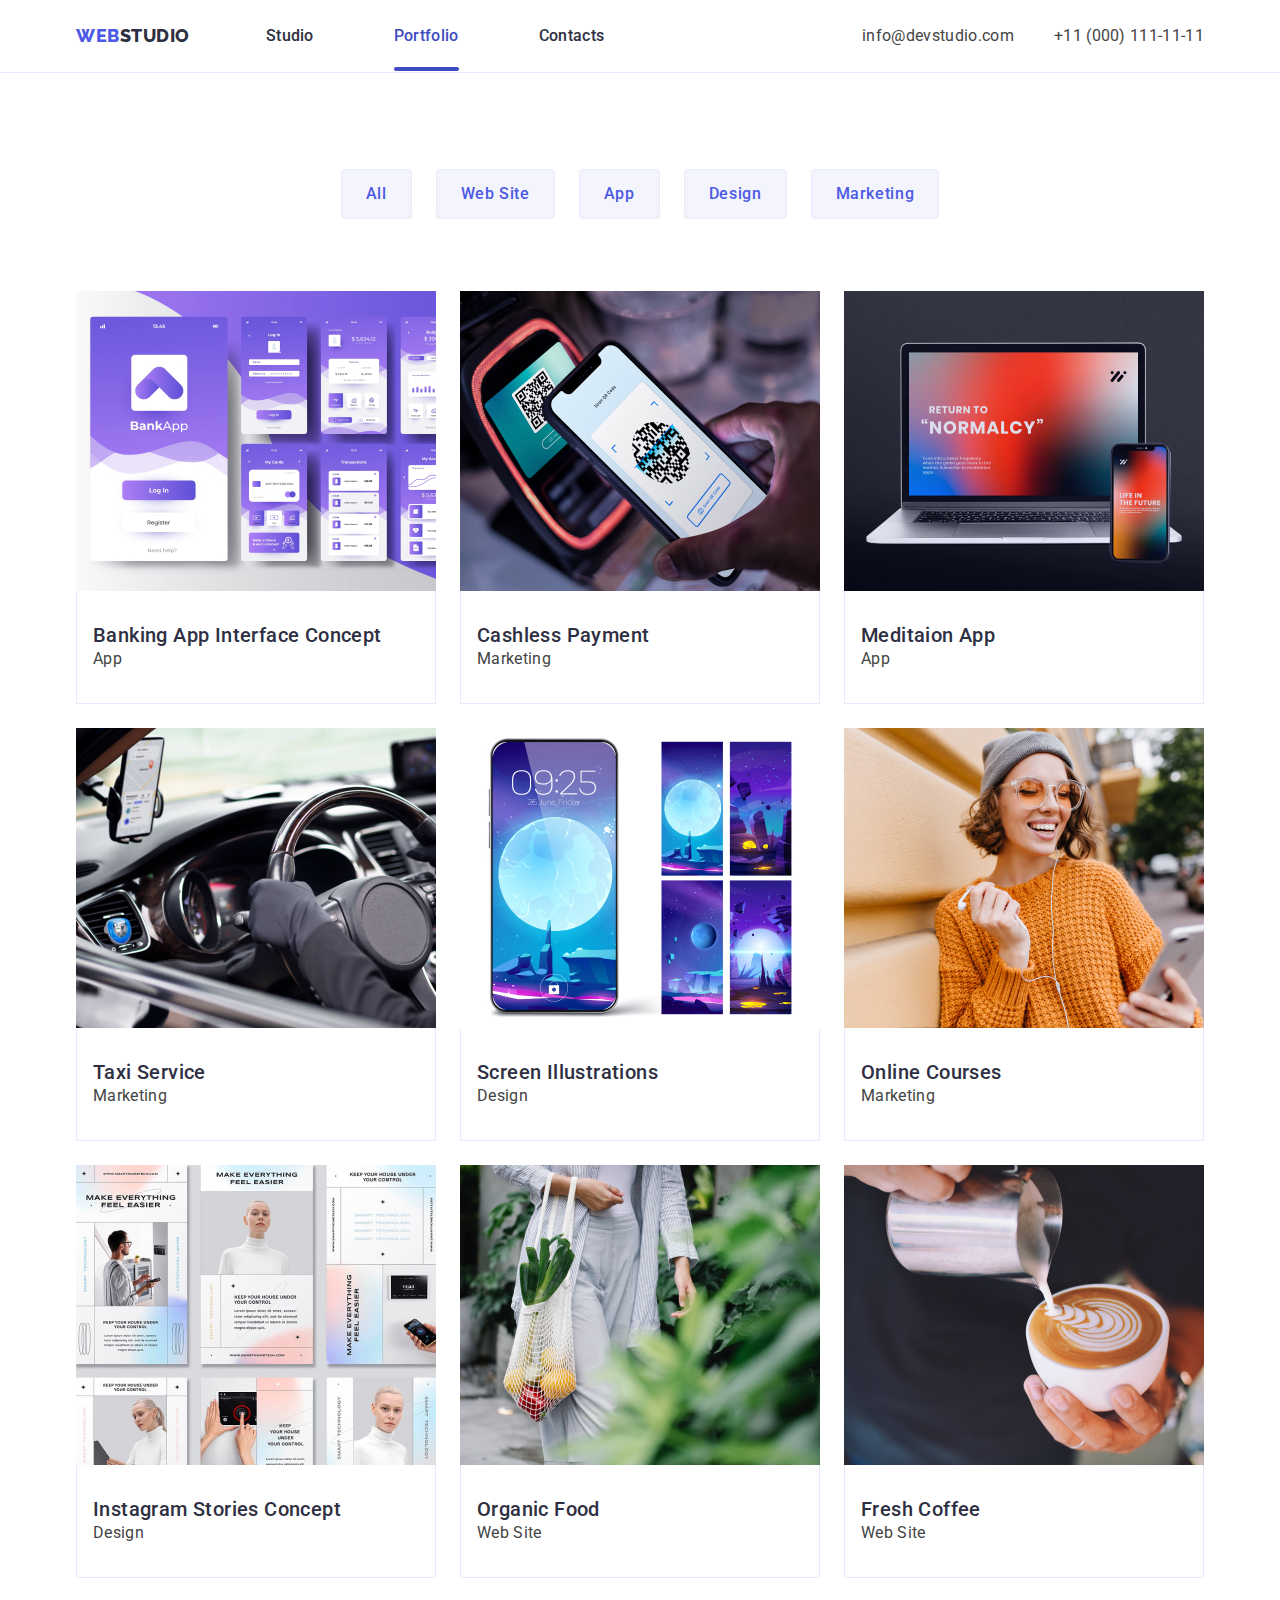
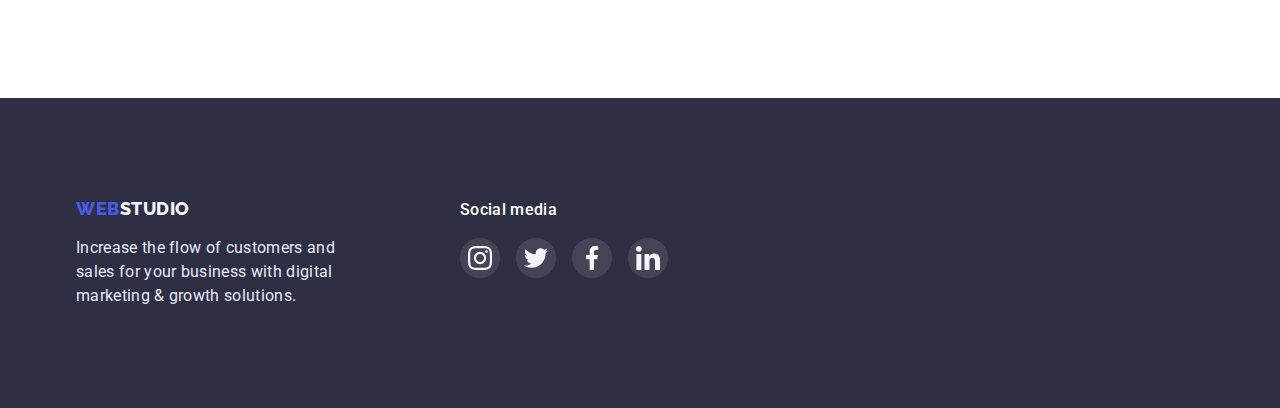
==== portfolio.html @ 998ef0ff "Initial commit" ====
<!DOCTYPE html>
<html lang="en">
  <head>
    <meta charset="UTF-8" />
    <meta http-equiv="X-UA-Compatible" content="IE=edge" />
    <meta name="viewport" content="width=device-width, initial-scale=1.0" />
    <title>Portfolio</title>
    <link rel="preconnect" href="https://fonts.googleapis.com" />
    <link rel="preconnect" href="https://fonts.gstatic.com" crossorigin />
    <link
      href="https://fonts.googleapis.com/css2?family=Raleway:wght@800&family=Roboto:wght@400;500;700;900&display=swap"
      rel="stylesheet"
    />
    <link
      rel="stylesheet"
      href="https://cdn.jsdelivr.net/npm/modern-normalize@1.1.0/modern-normalize.css"
    />
    <link rel="stylesheet" href="./css/styles.css" />
  </head>
  <body>
    <header class="navigation-page">
      <div class="container">
        <div class="page-header-container">
          <nav class="navigation-text">
            <a href="./index.html" class="logo-first"
              >Web<span class="logo-second-dark">Studio</span></a
            >

            <ul class="navigation list">
              <li class="nav-link">
                <a class="link link-item" href="index.html">Studio</a>
              </li>
              <li class="nav-link">
                <a class="link link-item current" href="">Portfolio</a>
              </li>
              <li class="nav-link">
                <a class="link link-item" href="">Contacts</a>
              </li>
            </ul>
          </nav>
          <address class="adress-page">
            <ul class="contact-adress list">
              <li class="contact-item">
                <a
                  class="link page adress-mail"
                  href="mailto:info@devstudio.com"
                >
                  info@devstudio.com</a
                >
              </li>
              <li class="contact-item">
                <a class="link page phone-number" href="tel:+110001111111">
                  +11 (000) 111-11-11</a
                >
              </li>
            </ul>
          </address>
        </div>
      </div>
    </header>
    <main>
      <section class="gallery-content">
        <div class="container">
          <h1 class="visually-advantages">advantages</h1>
          <ul class="list modale-buttons">
            <li class="btn-efect">
              <button class="modale-btn-text" type="button">All</button>
            </li>
            <li class="btn-efect">
              <button class="modale-btn-text" type="button">Web Site</button>
            </li>
            <li class="btn-efect">
              <button class="modale-btn-text" type="button">App</button>
            </li>
            <li class="btn-efect">
              <button class="modale-btn-text" type="button">Design</button>
            </li>
            <li class="btn-efect">
              <button class="modale-btn-text" type="button">Marketing</button>
            </li>
          </ul>

          <ul class="list gallery-list">
            <li class="gallery-item">
              <a class="link gallery-item-list" href="">
                <div class="overlay-item">
                  <img
                    src="./images/bankingapp.jpg"
                    alt="banking app"
                    width="360"
                    height="300"
                  />
                  <p class="overlay">
                    14 Stylish and User-Friendly App Design Concepts · Task
                    Manager App · Calorie Tracker App · Exotic Fruit Ecommerce
                    App · Cloud Storage App
                  </p>
                </div>
                <div class="gallery-part">
                  <h2 class="gallery-titel">Banking App Interface Concept</h2>
                  <p class="gallery-text">App</p>
                </div>
              </a>
            </li>
            <li class="gallery-item">
              <a class="link gallery-item-list" href="">
                <div class="overlay-item">
                  <img
                    src="./images/cashless.jpg"
                    alt="cashless payment"
                    width="360"
                    height="300"
                  />
                  <p class="overlay">
                    14 Stylish and User-Friendly App Design Concepts · Task
                    Manager App · Calorie Tracker App · Exotic Fruit Ecommerce
                    App · Cloud Storage App
                  </p>
                </div>
                <div class="gallery-part">
                  <h2 class="gallery-titel">Cashless Payment</h2>
                  <p class="gallery-text">Marketing</p>
                </div>
              </a>
            </li>
            <li class="gallery-item">
              <a class="link gallery-item-list" href="">
                <div class="overlay-item">
                  <img
                    src="./images/maditaion.jpg"
                    alt="maditaion app"
                    width="360"
                    height="300"
                  />
                  <p class="overlay">
                    14 Stylish and User-Friendly App Design Concepts · Task
                    Manager App · Calorie Tracker App · Exotic Fruit Ecommerce
                    App · Cloud Storage App
                  </p>
                </div>
                <div class="gallery-part">
                  <h2 class="gallery-titel">Meditaion App</h2>
                  <p class="gallery-text">App</p>
                </div>
              </a>
            </li>
            <li class="gallery-item">
              <a class="link gallery-item-list" href="">
                <div class="overlay-item">
                  <img
                    src="./images/taxi.jpg"
                    alt="taxi service"
                    width="360"
                    height="300"
                  />
                  <p class="overlay">
                    14 Stylish and User-Friendly App Design Concepts · Task
                    Manager App · Calorie Tracker App · Exotic Fruit Ecommerce
                    App · Cloud Storage App
                  </p>
                </div>
                <div class="gallery-part">
                  <h2 class="gallery-titel">Taxi Service</h2>
                  <p class="gallery-text">Marketing</p>
                </div>
              </a>
            </li>
            <li class="gallery-item">
              <a class="link gallery-item-list" href="">
                <div class="overlay-item">
                  <img
                    src="./images/screen.jpg"
                    alt="screen illustration"
                    width="360"
                    height="300"
                  />
                  <p class="overlay">
                    14 Stylish and User-Friendly App Design Concepts · Task
                    Manager App · Calorie Tracker App · Exotic Fruit Ecommerce
                    App · Cloud Storage App
                  </p>
                </div>
                <div class="gallery-part">
                  <h2 class="gallery-titel">Screen Illustrations</h2>
                  <p class="gallery-text">Design</p>
                </div>
              </a>
            </li>
            <li class="gallery-item">
              <a class="link gallery-item-list" href="">
                <div class="overlay-item">
                  <img
                    src="./images/online.jpg"
                    alt="online courses"
                    width="360"
                    height="300"
                  />
                  <p class="overlay">
                    14 Stylish and User-Friendly App Design Concepts · Task
                    Manager App · Calorie Tracker App · Exotic Fruit Ecommerce
                    App · Cloud Storage App
                  </p>
                </div>
                <div class="gallery-part">
                  <h2 class="gallery-titel">Online Courses</h2>
                  <p class="gallery-text">Marketing</p>
                </div>
              </a>
            </li>
            <li class="gallery-item">
              <a class="link gallery-item-list" href="">
                <div class="overlay-item">
                  <img
                    src="./images/stories.jpg"
                    alt="instagram stories"
                    width="360"
                    height="300"
                  />
                  <p class="overlay">
                    14 Stylish and User-Friendly App Design Concepts · Task
                    Manager App · Calorie Tracker App · Exotic Fruit Ecommerce
                    App · Cloud Storage App
                  </p>
                </div>
                <div class="gallery-part">
                  <h2 class="gallery-titel">Instagram Stories Concept</h2>
                  <p class="gallery-text">Design</p>
                </div>
              </a>
            </li>
            <li class="gallery-item">
              <a class="link gallery-item-list" href="">
                <div class="overlay-item">
                  <img
                    src="./images/organic.jpg"
                    alt="organic food"
                    width="360"
                    height="300"
                  />
                  <p class="overlay">
                    14 Stylish and User-Friendly App Design Concepts · Task
                    Manager App · Calorie Tracker App · Exotic Fruit Ecommerce
                    App · Cloud Storage App
                  </p>
                </div>
                <div class="gallery-part">
                  <h2 class="gallery-titel">Organic Food</h2>
                  <p class="gallery-text">Web Site</p>
                </div>
              </a>
            </li>
            <li class="gallery-item">
              <a class="link gallery-item-list" href="">
                <div class="overlay-item">
                  <img
                    src="./images/coffee.jpg"
                    alt="fresh coffee"
                    width="360"
                    height="300"
                  />
                  <p class="overlay">
                    14 Stylish and User-Friendly App Design Concepts · Task
                    Manager App · Calorie Tracker App · Exotic Fruit Ecommerce
                    App · Cloud Storage App
                  </p>
                </div>
                <div class="gallery-part">
                  <h2 class="gallery-titel">Fresh Coffee</h2>
                  <p class="gallery-text">Web Site</p>
                </div>
              </a>
            </li>
          </ul>
        </div>
      </section>
    </main>
    <footer class="footer-page">
      <div class="container">
        <div class="logo-item">
          <a href="./index.html" class="logo-first"
            >Web<span class="logo-second-light">Studio</span></a
          >
          <p class="footer-text">
            Increase the flow of customers and sales for your business with
            digital marketing & growth solutions.
          </p>
        </div>
        <div class="footer-social">
          <h3 class="footer-social-titel">Social media</h3>
          <ul class="footer-list list">
            <li class="footer-item">
              <a href="#" class="footer-social-link">
                <svg class="footer-link-list" width="24" height="24">
                  <use href="./images/icons.svg#icon-instagram"></use>
                </svg>
              </a>
            </li>
            <li class="footer-item">
              <a href="#" class="footer-social-link">
                <svg class="footer-link-list" width="24" height="24">
                  <use href="./images/icons.svg#icon-twitter"></use>
                </svg>
              </a>
            </li>
            <li class="footer-item">
              <a href="#" class="footer-social-link">
                <svg class="footer-list-link" width="24" height="24">
                  <use href="./images/icons.svg#icon-facebook"></use>
                </svg>
              </a>
            </li>
            <li class="footer-item">
              <a href="#" class="footer-social-link">
                <svg class="footer-list-link" width="24" height="24">
                  <use href="./images/icons.svg#icon-linkedin"></use>
                </svg>
              </a>
            </li>
          </ul>
        </div>
      </div>
    </footer>
  </body>
</html>
---- css/styles.css ----
:root {
  --primary-text-color: #2e2f42;
  --second-text-color: #434445;
  --brand-color: #4d5ae5;
  --accent-kolor: #404bbf;
  --background-origin: #ffffff;
  --icons-color: #f4f4fd;
}
body {
  font-family: "Roboto", sans-serif;
  background-color: var(--background-origin);
}
.list {
  list-style: none;
}
.link {
  text-decoration: none;
}
h1,
h2,
h3,
h4,
h5,
h6,
p {
  margin-top: 0;
  margin-bottom: 0;
}
ul,
ol {
  margin-top: 0;
  margin-bottom: 0;
  margin-left: 0;
  padding: 0;
}
img {
  display: block;
  max-width: 100%;
  height: auto;
}
.section {
  padding-top: 120px;
  padding-bottom: 120px;
}
.container {
  width: 1158px;
  margin-left: auto;
  margin-right: auto;
  padding-left: 15px;
  padding-right: 15px;
}
.navigation-page {
  border-bottom: 1px solid #e7e9fc;
}

.page-header-container {
  display: flex;
  align-items: center;
}
.navigation-text {
  display: flex;
  align-items: center;
  flex-grow: 1;
}
.navigation {
  display: flex;
  gap: 40px;
}
.contact-adress {
  display: flex;
  align-items: center;
}
.logo-first {
  margin-right: 76px;
}
.nav-link:not(:last-child) {
  margin-right: 40px;
}
.contact-item {
  display: block;
  padding: 24px 0;
}
.link-item {
  padding: 24px 0;
}
.navigation .link-item {
  font-style: normal;
  font-weight: 500;
  font-size: 16px;
  line-height: 1.5;
  letter-spacing: 0.02em;
  color: var(--primary-text-color);
  text-decoration: none;
  transition: color 250ms cubic-bezier(0.4, 0, 0.2, 1);
}
.navigation .current {
  color: var(--accent-kolor);
}
.link-item:hover,
.link-item:focus {
  color: var(--accent-kolor);
}
.adress-page {
  font-style: normal;
}
.contact-adress .page {
  font-weight: 400;
  font-size: 16px;
  line-height: 1.5;
  letter-spacing: 0.02em;
  color: var(--second-text-color);
  text-decoration: none;
  transition: color 250ms cubic-bezier(0.4, 0, 0.2, 1);
}
.adress-mail {
  margin-left: auto;
  margin-right: 40px;
}
.adress-mail:hover,
.adress-mail:focus {
  color: var(--accent-kolor);
}
.phone-number:hover,
.phone-number:focus {
  color: var(--accent-kolor);
}
.logo-first {
  font-family: "Raleway", sans-serif;
  font-weight: 800;
  font-size: 18px;
  line-height: 1.16;
  display: flex;
  letter-spacing: 0.03em;
  text-transform: uppercase;
  text-decoration: none;
  color: var(--brand-color);
}
.logo-second-dark {
  font-family: "Raleway", sans-serif;
  font-weight: 800;
  font-size: 18px;
  line-height: 1.16;
  display: flex;
  letter-spacing: 0.03em;
  text-transform: uppercase;
  text-decoration: none;
  color: var(--primary-text-color);
}
.logo-second-light {
  font-family: "Raleway", sans-serif;
  font-weight: 800;
  font-size: 18px;
  line-height: 1.16;
  display: flex;
  letter-spacing: 0.03em;
  text-transform: uppercase;
  text-decoration: none;
  color: var(--icons-color);
}
.title-hero {
  margin-top: 0;
  margin-bottom: 48px;
  max-width: 496px;
  margin: 0 auto 48px;
  font-weight: 700;
  font-size: 56px;
  line-height: 1.07;
  text-align: center;
  letter-spacing: 0.02em;
  color: var(--background-origin);
}

.hero {
  max-width: 1440px;
  background: var(--primary-text-color);
  background-image: linear-gradient(
      rgba(46, 47, 66, 0.7),
      rgba(46, 47, 66, 0.7)
    ),
    url("../images/herobg.jpg");
  background-size: cover;
  background-position: 50% 50%;
  background-repeat: no-repeat;
  padding-top: 188px;
  padding-bottom: 188px;
  outline: 1px solid black;
  text-align: center;
  margin: 0 auto;
}
.btn-hero:hover,
.btn-hero:focus {
  color: var(--background-origin);
  background: var(--accent-kolor);
}
.btn-hero {
  padding: 16px 32px;
  border-radius: 4px;
  border: none;
  font-family: inherit;
  font-size: 16px;
  line-height: 1.5;
  cursor: pointer;
  letter-spacing: 0.04em;
  box-shadow: 0px 4px 4px rgba(0, 0, 0, 0.15);
  color: var(--background-origin);
  background: var(--brand-color);
  transition: background-color 250ms cubic-bezier(0.4, 0, 0.2, 1),
    color 250ms cubic-bezier(0.4, 0, 0.2, 1);
}
.features-list-link {
  display: flex;
  justify-content: center;
  align-items: center;
  width: 264px;
  height: 112px;
  border-radius: 4px;
  background: var(--icons-color);
  margin-bottom: 8px;
}
.features-list {
  flex-basis: calc((100% - 3 * 24px) / 4);
}
.features-description {
  display: flex;
  gap: 24px;
}
.features-caption {
  margin-bottom: 8px;
  font-weight: 500;
  font-size: 20px;
  line-height: 1.2;
  letter-spacing: 0.02em;
  color: var(--primary-text-color);
}
.features-text {
  width: 264px;
  font-weight: 400;
  font-size: 16px;
  line-height: 1.5;
  letter-spacing: 0.02em;
  color: var(--second-text-color);
}
.visually-advantages {
  position: absolute;
  width: 1px;
  height: 1px;
  margin: -1px;
  border: 0;
  padding: 0;
  white-space: nowrap;
  clip-path: inset(100%);
  clip: rect(0 0 0 0);
  overflow: hidden;
}
.main-titel {
  margin-bottom: 72px;
  font-weight: 700;
  font-size: 36px;
  line-height: 1.11;
  letter-spacing: 0.02em;
  color: var(--primary-text-color);
  text-align: center;
}
.main-description {
  display: flex;
  gap: 24px;
  padding-bottom: 120px;
}
.main-photo {
  flex-basis: calc((100% - 2 * 24px) / 3);
  border: 1px solid #e7e9fc;
}

.employee-page {
  background: var(--icons-color);
}
.employee-list {
  display: flex;
  gap: 24px;
}
.employee-name {
  text-align: center;
  font-weight: 500;
  font-size: 20px;
  line-height: 1.2;
  letter-spacing: 0.02em;
  color: var(--primary-text-color);
}
.employee-text {
  padding-top: 8px;
  margin-bottom: 8px;
  text-align: center;
  font-weight: 400;
  font-size: 16px;
  line-height: 1.5;
  letter-spacing: 0.02em;
  color: var(--second-text-color);
}
.employee-card-content {
  padding-top: 32px;
  padding-bottom: 32px;
}
.social-list {
  display: flex;
  justify-content: center;
  gap: 24px;
}
.social-list-link {
  display: flex;
  justify-content: center;
  align-items: center;
  width: 40px;
  height: 40px;
  border-radius: 50%;
  background-color: var(--brand-color);
  transition: background-color 250ms cubic-bezier(0.4, 0, 0.2, 1);
}
.social-list-link:hover,
.social-list-link:focus {
  background-color: var(--accent-kolor);
}
.social-list-icon {
  fill: var(--icons-color);
}
.color-item {
  flex-basis: calc((100% - 3 * 24px) / 4);
  box-shadow: 0px 1px 6px rgba(46, 47, 66, 0.08),
    0px 1px 1px rgba(46, 47, 66, 0.16), 0px 2px 1px rgba(46, 47, 66, 0.08);
  border-radius: 0px 0px 4px 4px;
  background: var(--background-origin);
}
.customers-titel {
  margin-bottom: 72px;
  font-weight: 700;
  font-size: 36px;
  line-height: 1.11;
  text-align: center;
  letter-spacing: 0.02em;
  text-transform: capitalize;
  color: var(--primary-text-color);
}
.customers {
  display: flex;
  justify-content: center;
  align-items: center;
  gap: 24px;
}
.customers-list {
  width: 168px;
  height: 88px;
}
.customers-link {
  padding: 16px 32px;
  display: block;
  justify-content: center;
  align-items: center;
  width: 100%;
  height: 100%;
  color: #8e8f99;
  border: 1px solid #8e8f99;
  border-radius: 4px;
  transition: color 250ms cubic-bezier(0.4, 0, 0.2, 1),
    border 250ms cubic-bezier(0.4, 0, 0.2, 1);
}
.customers-link:hover,
.customers-link:focus {
  color: var(--accent-kolor);
  border: 1px solid var(--accent-kolor);
}

.customers-item {
  fill: currentColor;
}

.footer-page .container {
  display: flex;
  align-items: baseline;
}
.footer-page {
  padding-top: 100px;
  padding-bottom: 100px;
  background: var(--primary-text-color);
}
.footer-text {
  width: 264px;
  margin-top: 16px;
  font-size: 16px;
  line-height: 1.5;
  letter-spacing: 0.02em;
  color: #e7e9fc;
}
.footer-social {
  margin-left: 120px;
}
.footer-social-titel {
  font-weight: 500;
  font-size: 16px;
  line-height: 1.5;
  letter-spacing: 0.02em;
  color: var(--background-origin);
}
.footer-social-titel {
  display: flex;
  margin-bottom: 16px;
}
.footer-social-link {
  display: flex;
  justify-content: center;
  align-items: center;
  width: 40px;
  height: 40px;
  border-radius: 50%;
  fill: var(--icons-color);
  background-color: rgba(255, 255, 255, 0.1);
  transition: background-color 250ms cubic-bezier(0.4, 0, 0.2, 1);
}
.footer-social-link:hover {
  background-color: #31d0aa;
}
.footer-list {
  display: flex;
  justify-content: center;
  gap: 16px;
  margin: 0;
}

.gallery-content {
  padding-top: 96px;
  padding-bottom: 120px;
}
.modale-btn-text {
  font-family: inherit;
  font-weight: 500;
  font-size: 16px;
  line-height: 1.5;
  letter-spacing: 0.04em;
  cursor: pointer;
  padding: 12px 24px;
  border: 1px solid #e7e9fc;
  border-radius: 4px;
  color: var(--brand-color);
  background: var(--icons-color);

  transition: color 250ms cubic-bezier(0.4, 0, 0.2, 1),
    background-color 250ms cubic-bezier(0.4, 0, 0.2, 1),
    box-shadow 250ms cubic-bezier(0.4, 0, 0.2, 1),
    border-radius 250ms cubic-bezier(0.4, 0, 0.2, 1),
    border-color 250ms cubic-bezier(0.4, 0, 0.2, 1);
}
.modale-btn-text:hover,
.modale-btn-text:focus {
  color: var(--background-origin);
  background-color: var(--accent-kolor);
}
.modale-btn-text:hover,
.modale-btn-text:focus {
  box-shadow: 0px 3px 1px rgba(0, 0, 0, 0.1), 0px 2px 1px rgba(0, 0, 0, 0.08),
    0px 2px 2px rgba(0, 0, 0, 0.12);
  border-radius: 4px;
  border-color: transparent;
}
.modale-buttons {
  display: flex;
  align-items: center;
  justify-content: center;
  margin-bottom: 72px;
  gap: 24px;
}
.gallery-titel {
  font-weight: 500;
  font-size: 20px;
  line-height: 1.2;
  letter-spacing: 0.02em;
  color: var(--primary-text-color);
}
.gallery-text {
  font-weight: 400;
  font-size: 16px;
  line-height: 1.5;
  letter-spacing: 0.02em;
  color: var(--second-text-color);
}
.gallery-list {
  display: flex;
  flex-wrap: wrap;
  gap: 24px;
}
.gallery-item {
  flex-basis: calc((100% - 2 * 24px) / 3);
}
.gallery-part {
  padding: 32px 16px;
  border-right: 1px solid #e7e9fc;
  border-bottom: 1px solid #e7e9fc;
  border-left: 1px solid #e7e9fc;
}
.gallery-item-list {
  display: block;
  transition: box-shadow 250ms cubic-bezier(0.4, 0, 0.2, 1);
}

.gallery-item-list:hover,
.gallery-item-list:focus {
  box-shadow: 0px 1px 6px rgba(46, 47, 66, 0.08),
    0px 1px 1px rgba(46, 47, 66, 0.16), 0px 2px 1px rgba(46, 47, 66, 0.08);
}
.overlay-item {
  position: relative;
  overflow: hidden;
}
.overlay {
  position: absolute;
  left: 0;
  top: 0;
  width: 100%;
  height: 100%;
  overflow: auto;
  padding: 40px 32px;
  font-weight: 400;
  font-size: 16px;
  line-height: 1.5;
  letter-spacing: 0.02em;
  color: var(--icons-color);
  background-color: var(--brand-color);
  transform: translate(0, 100%);
  transition: transform 250ms cubic-bezier(0.4, 0, 0.2, 1);
}
.gallery-item-list:hover .overlay,
.gallery-item-list:focus .overlay {
  transform: translate(0, 0);
}
.backdrop {
  position: fixed;
  top: 0;
  left: 0;
  width: 100%;
  height: 100%;
  z-index: 100;
  background-color: rgba(46, 47, 66, 0.4);
  transition: opacity 250ms cubic-bezier(0.4, 0, 0.2, 1),
    visibility 250ms cubic-bezier(0.4, 0, 0.2, 1);
}
.modal {
  position: absolute;
  top: 50%;
  left: 50%;
  width: 408px;
  height: 576px;
  background-color: #fcfcfc;
  box-shadow: 0px 1px 1px rgba(0, 0, 0, 0.14), 0px 1px 3px rgba(0, 0, 0, 0.12),
    0px 2px 1px rgba(0, 0, 0, 0.2);
  border-radius: 4px;
  transform: translate(-50%, -50%);
}
.modal-close-btn {
  position: absolute;
  top: 24px;
  right: 24px;
  display: flex;
  justify-content: center;
  align-items: center;
  padding: 0;
  width: 24px;
  height: 24px;
  border-radius: 50%;
  background-color: #e7e9fc;
  border: 1px solid rgba(0, 0, 0, 0.1);
  cursor: pointer;
  transition: background-color 250ms cubic-bezier(0.4, 0, 0.2, 1);
}
.modal-close-btn {
  fill: #000000;
}

.modal-close-btn:hover,
.modal-close-btn:focus {
  background-color: var(--accent-kolor);
}
.modal-close-btn:hover,
.modal-close-btn:focus {
  fill: var(--background-origin);
}
.close-icon:hover,
.close-icon:focus {
  transition: fill 250ms cubic-bezier(0.4, 0, 0.2, 1);
}

.backdrop.is-hidden {
  opacity: 0;
  visibility: hidden;
  pointer-events: none;
}
.current {
  position: relative;
}
.current::after {
  display: block;
  position: absolute;
  content: "";
  width: 100%;
  height: 4px;
  border-radius: 2px;
  bottom: -2px;
  background-color: var(--accent-kolor);
}
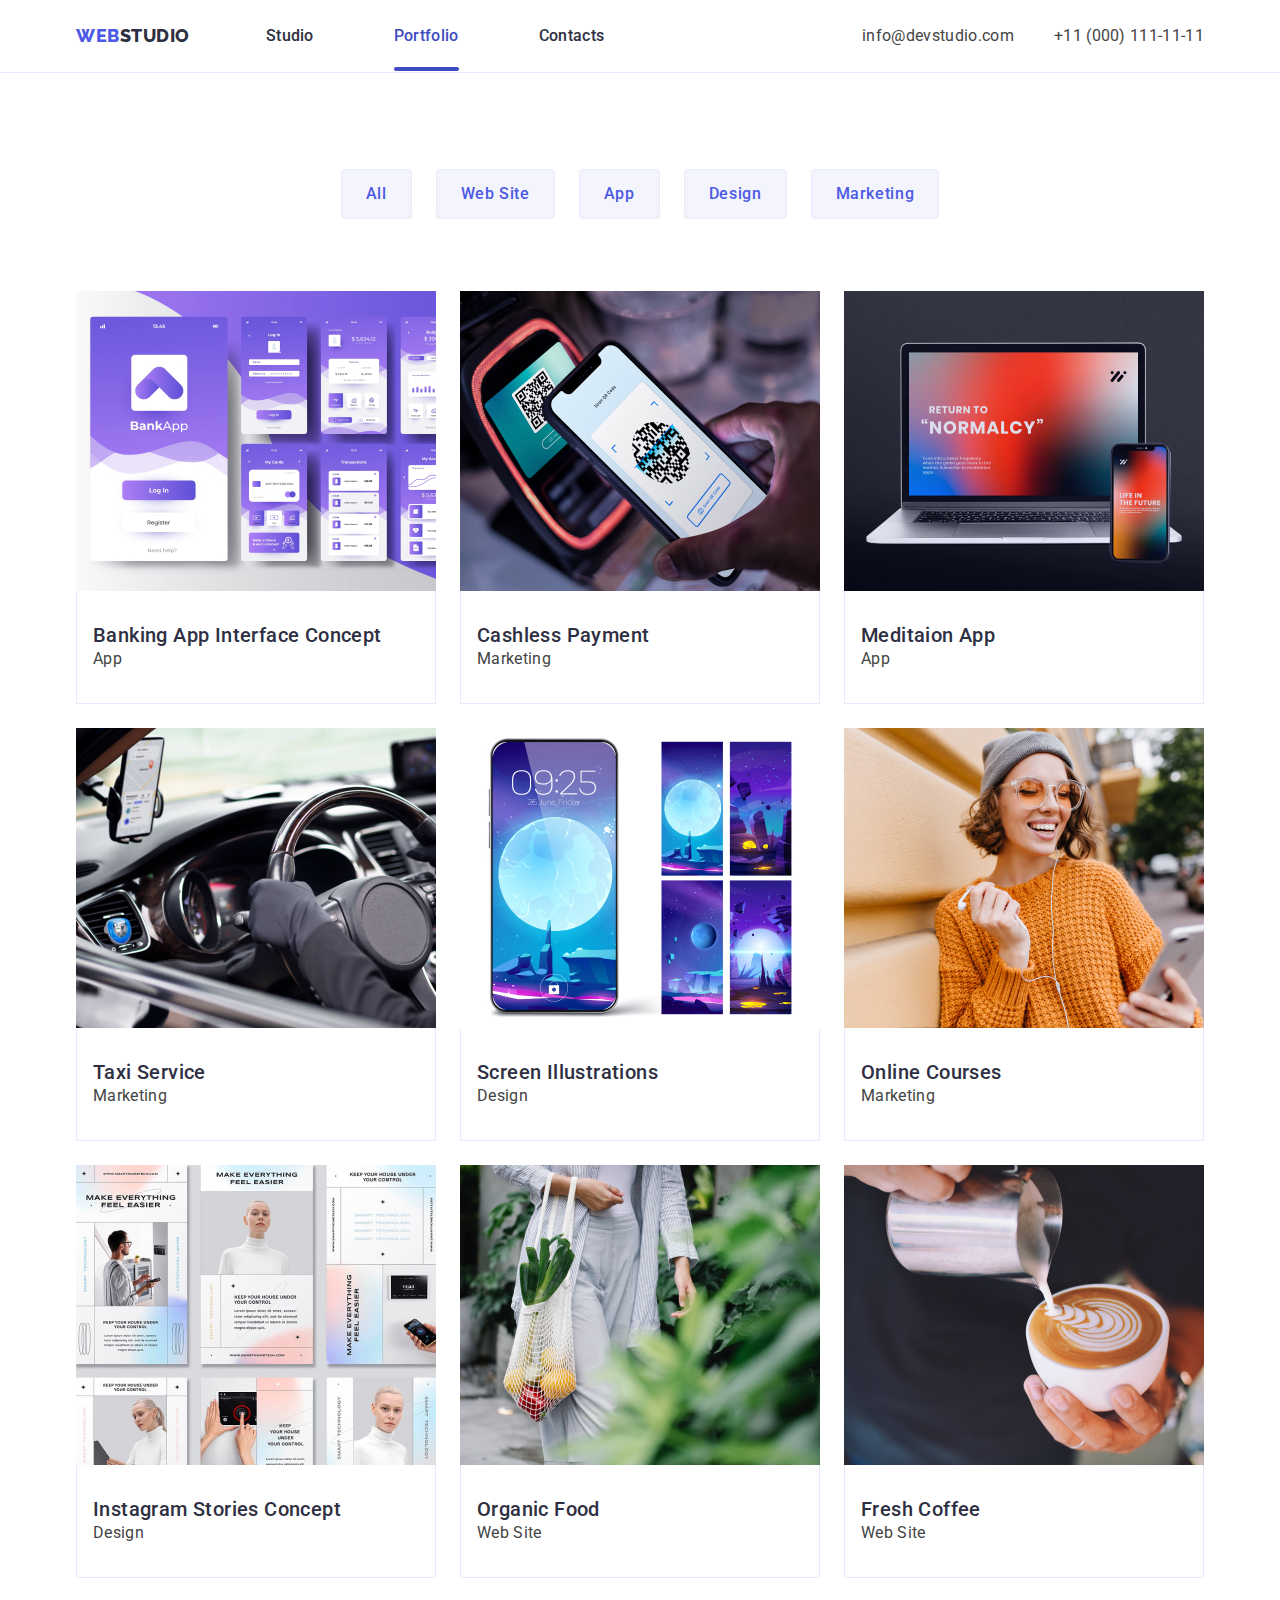
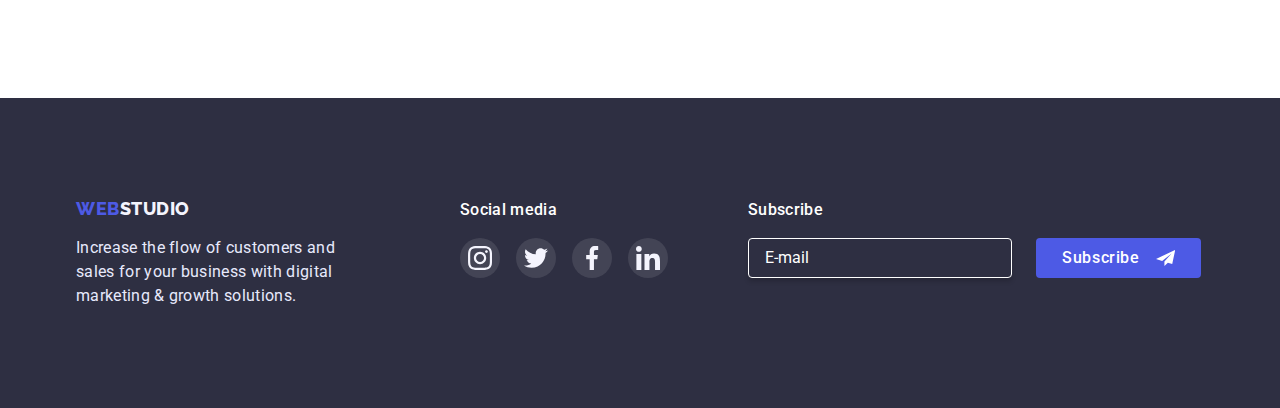
==== commit 3e4cf51c: "update home work6" ====
--- a/portfolio.html
+++ b/portfolio.html
@@ -318,6 +318,28 @@
             </li>
           </ul>
         </div>
+        <form class="subscribe-part">
+          <div class="subscribe-part-desc">
+            <label class="subscribe-titel" for="user_subscribe"
+              >Subscribe</label
+            >
+            <span class="subscribe-form">
+              <input
+                type="email"
+                name="user_email"
+                class="modal-form-subscribe"
+                placeholder="E-mail"
+                required
+              />
+              <button type="submit" class="btn-subscribe">
+                Subscribe
+                <svg class="icon-subscribe" width="24" height="24">
+                  <use href="./images/icons.svg#icon-subscribe"></use>
+                </svg>
+              </button>
+            </span>
+          </div>
+        </form>
       </div>
     </footer>
   </body>
--- a/css/styles.css
+++ b/css/styles.css
@@ -546,6 +546,7 @@
   left: 50%;
   width: 408px;
   height: 576px;
+  padding: 72px 24px 24px 24px;
   background-color: #fcfcfc;
   box-shadow: 0px 1px 1px rgba(0, 0, 0, 0.14), 0px 1px 3px rgba(0, 0, 0, 0.12),
     0px 2px 1px rgba(0, 0, 0, 0.2);
@@ -603,3 +604,231 @@
   bottom: -2px;
   background-color: var(--accent-kolor);
 }
+.modal-form-titel {
+  font-weight: 500;
+  font-size: 16px;
+  line-height: 1.5;
+  text-align: center;
+  letter-spacing: 0.02em;
+  color: var(--primary-text-color);
+  margin-bottom: 16px;
+}
+.modal-form {
+  display: flex;
+  flex-direction: column;
+}
+.modal-form-input {
+  width: 100%;
+  height: 40px;
+  border: 1px solid var(--primary-text-color);
+  border-radius: 4px;
+  padding-left: 38px;
+  color: #8e8f99;
+  transition: border-color 250ms cubic-bezier(0.4, 0, 0.2, 1);
+}
+.modal-form-field {
+  top: 8px;
+  left: 16px;
+  margin-bottom: 16px;
+  font-weight: 400;
+  font-size: 12px;
+  line-height: 1.16;
+  letter-spacing: 0.01em;
+  color: #8e8f99;
+  margin-bottom: 4px;
+}
+
+.modal-form-wrapper {
+  display: block;
+  position: relative;
+}
+.modal-form-icon {
+  position: absolute;
+  top: 50%;
+  left: 16px;
+  transform: translateY(-50%);
+  display: block;
+  width: 18px;
+  height: 18px;
+  background-color: fill var(--primary-text-color);
+}
+.modal-form-input:focus {
+  outline: none;
+  border-color: var(--brand-color);
+}
+.modal-form-input:focus + .modal-form-icon {
+  fill: #d9d9d9;
+}
+.modal-form-message {
+  width: 100%;
+  height: 120px;
+  font-size: 14px;
+  line-height: 1.57;
+  letter-spacing: 0.02em;
+  padding: 8px 16px;
+  resize: none;
+  border: 1px solid #2e2f42;
+  border-radius: 4px;
+  transition: border-color 250ms cubic-bezier(0.4, 0, 0.2, 1);
+}
+.modal-form-message:focus {
+  border-color: var(--brand-color);
+  outline: none;
+}
+.modal-form-message::placeholder {
+  font-weight: 400;
+  font-size: 12px;
+  line-height: 1.17;
+  letter-spacing: 0.04em;
+  color: rgba(46, 47, 66, 0.4);
+}
+.modal-form-check-desc {
+  position: relative;
+  display: flex;
+  align-items: center;
+  font-weight: 400;
+  font-size: 12px;
+  line-height: 1.17;
+  letter-spacing: 0.04em;
+  color: #8e8f99;
+  margin-bottom: 24px;
+}
+.items-rules {
+  font-size: 12px;
+  line-height: 1.33;
+  letter-spacing: 0.04em;
+  text-decoration-line: underline;
+  color: var(--brand-color);
+}
+.modal-form-check {
+  position: absolute;
+  top: 100%;
+  left: 8px;
+  appearance: none;
+  opacity: 0;
+  width: 1px;
+  height: 1px;
+}
+.modal-form-check:checked + .modal-form-checkbox {
+  background-color: var(--accent-kolor);
+  border-color: var(--accent-kolor);
+}
+.modal-form-checkbox {
+  display: flex;
+  align-items: center;
+  justify-content: center;
+  width: 16px;
+  height: 16px;
+  margin-right: 8px;
+  color: var(--icons-color);
+  border: 1.25px solid var(--primary-text-color);
+  border-radius: 2px;
+  cursor: pointer;
+  transition: background-color 250ms cubic-bezier(0.4, 0, 0.2, 1),
+    border-color 250ms cubic-bezier(0.4, 0, 0.2, 1);
+}
+.modal-form-check:checked + .modal-form-checkbox .checkbox-icon {
+  opacity: 1;
+  fill: var(--icons-color);
+}
+.checkbox-icon {
+  fill: currentColor;
+  opacity: 0;
+  transition: opacity 250ms cubic-bezier(0.4, 0, 0.2, 1);
+}
+.modal-form-submit {
+  font-family: inherit;
+  align-self: center;
+  min-width: 169px;
+  font-weight: 500;
+  font-size: 16px;
+  line-height: 1.5;
+  padding: 16px 32px;
+  letter-spacing: 0.04em;
+  color: var(--background-origin);
+  background: var(--brand-color);
+  box-shadow: 0px 4px 4px rgba(0, 0, 0, 0.15);
+  border-radius: 4px;
+  border: none;
+  cursor: pointer;
+  transition: color 250ms cubic-bezier(0.4, 0, 0.2, 1),
+    background-color 250ms cubic-bezier(0.4, 0, 0.2, 1),
+    box-shadow 250ms cubic-bezier(0.4, 0, 0.2, 1);
+}
+.modal-form-submit:hover,
+.modal-form-submit:focus {
+  color: var(--background-origin);
+  background-color: var(--accent-kolor);
+  box-shadow: 0px 4px 4px rgba(0, 0, 0, 0.15);
+}
+.subscribe-titel {
+  display: flex;
+  font-weight: 500;
+  font-size: 16px;
+  line-height: 1.5;
+  letter-spacing: 0.02em;
+  color: var(--background-origin);
+  margin-bottom: 16px;
+}
+.modal-form-subscribe {
+  width: 264px;
+  height: 40px;
+  border: 1px solid #ffffff;
+  box-shadow: 0px 4px 4px rgba(0, 0, 0, 0.15);
+  border-radius: 4px;
+  resize: none;
+  outline: none;
+  background-color: var(--primary-text-color);
+  margin-right: 24px;
+  padding-left: 16px;
+  padding-top: 8px;
+  padding-bottom: 8px;
+}
+.modal-form-subscribe::placeholder {
+  color: var(--background-origin);
+}
+.subscribe-part-desc {
+  display: flex;
+  flex-direction: column;
+  margin-left: 80px;
+}
+.subscribe-part {
+  display: flex;
+  justify-content: center;
+  align-items: center;
+}
+.btn-subscribe {
+  display: flex;
+  justify-content: center;
+  align-items: center;
+  font-family: inherit;
+  width: 165px;
+  height: 40px;
+  padding: 8px 24px;
+  border-radius: 4px;
+  font-weight: 500;
+  font-size: 16px;
+  line-height: 1.5;
+  letter-spacing: 0.04em;
+  color: var(--background-origin);
+  background-color: var(--brand-color);
+  cursor: pointer;
+  border-color: transparent;
+  transition: background-color 250ms cubic-bezier(0.4, 0, 0.2, 1);
+}
+.btn-subscribe:hover,
+.btn-subscribe:focus {
+  background-color: var(--accent-kolor);
+}
+.subscribe-form {
+  display: flex;
+}
+.icon-subscribe {
+  display: inline-block;
+  width: 24px;
+  height: 20px;
+  margin-left: 16px;
+}
+.icon-subscribe {
+  fill: var(--background-origin);
+}
